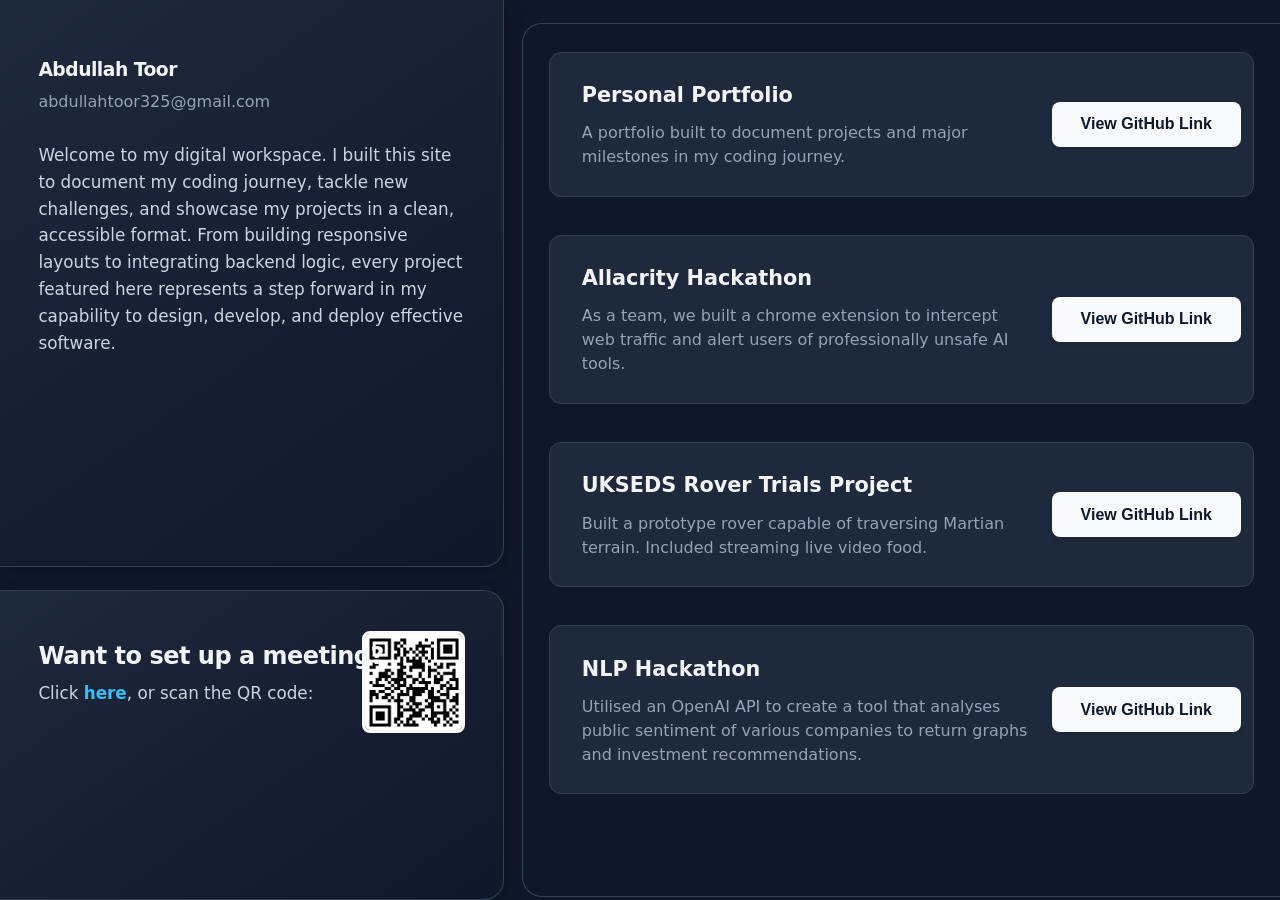
==== index.html @ a2028988 "Removed all Flask, changed to JS, HTML and CSS" ====
<!DOCTYPE html>
<html lang="en">
<head>
    <meta charset="UTF-8">
    <meta name="viewport" content="width=device-width, initial-scale=1.0">
    <title>About</title>
    <link rel="stylesheet" href="./static/index.css">
</head>
<body>
    <section class="sectionOne">
        <section class="aboutDiv">
            <h1 class="heading">Abdullah Toor</h1>
            <h3 class="heading3">abdullahtoor325@gmail.com</h3>
            <span>
                Welcome to my digital workspace. I built this site to document my coding journey, tackle new challenges, and showcase my projects in a clean, accessible format. From building responsive layouts to integrating backend logic, every project featured here represents a step forward in my capability to design, develop, and deploy effective software.
            </span>
        </section>
        <section class="meetingDiv">
            <h2 class="heading">Want to set up a meeting?</h2>
            <span>
                Click <a href="https://calendly.com/abdullahtoor325/30min" target="_blank" class="meetingLink">here</a>, or scan the QR code:
            </span>
            <img class="qrCode" src="./static/meetingQRCode.png" alt="Meeting QR Code">
        </section>
    </section>

    <main class="projectsDiv" id="projects-container">
        <div style="padding: 2vw; color: #94a3b8;">Loading projects...</div>
    </main>

    <script>
        fetch('./projects.json')
            .then(response => response.json())
            .then(projects => {
                const container = document.getElementById('projects-container');
                container.innerHTML = ''; 

                projects.forEach(project => {
                    const projectHTML = `
                        <div class="singleProject">
                            <div class="projectDetails">
                                <span class="projectTitle">${project.title}</span>
                                <div>${project.description}</div>
                            </div>
                            <button class="gitHubLink" onclick="window.open('${project.github_link}', '_blank')">
                                View GitHub Link
                            </button>
                        </div>
                    `;
                    container.innerHTML += projectHTML;
                });
            })
            .catch(error => {
                console.error('Error loading projects:', error);
                document.getElementById('projects-container').innerHTML = '<div style="padding: 2vw; color: #ef4444;">Failed to load projects.</div>';
            });
    </script>
</body>
</html>
---- static/index.css ----
* {
    box-sizing: border-box;
}

body {
    margin: 0;
    background: #0f172a; 
    font-family: system-ui, -apple-system, BlinkMacSystemFont, 'Segoe UI', Roboto, sans-serif;
    color: #f8fafc;
    display: flex;
    flex-direction: row;
    line-height: 1.6;
}

/* --- Layout Containers --- */
.sectionOne {
    width: 39.375vw;
    display: flex;
    flex-direction: column;
}

.aboutDiv {
    border: 1px solid #334155;
    border-width: 0 1px 1px 0;
    border-radius: 0 0 20px 0;
    
    /* Subtle gradient to give depth */
    background: linear-gradient(145deg, #1e293b, #0f172a);
    height: 63vh;
    width: 39.375vw;
    padding: 4vh 3vw;
    box-shadow: 4px 4px 15px rgba(0, 0, 0, 0.2);
}

.meetingDiv {
    margin: 2.5vh 0 0 0;
    height: 34.5vh;
    padding: 3vh 3vw; 
    width: 39.375vw;

    border: 1px solid #334155;
    border-width: 1px 1px 1px 0;
    border-radius: 0 20px 20px 0;
    background: linear-gradient(145deg, #1e293b, #0f172a);
    box-shadow: 4px 4px 15px rgba(0, 0, 0, 0.2);
}

.projectsDiv {
    min-height: 97.2vh;
    height: fit-content;
    width: 59.20625vw;
    
    border: 1px solid #334155;
    margin: 2.5vh 0 0 1.41875vw;
    border-width: 1px 0 1px 1px;
    border-radius: 20px 0 0 20px;
    
    background: #0f172a; /* Blends into body */
    display: flex;
    flex-direction: column;
    padding: 1vh 0; /* Slight padding to breathe */
}

/* --- Typography --- */
.heading {
    font-weight: 700;
    letter-spacing: -0.5px;
    color: #f1f5f9;
    margin-bottom: 0.5vh;
}

.heading3 {
    color: #94a3b8; 
    font-weight: 400;
    margin-top: 0;
    margin-bottom: 3vh;
    font-size: 1rem;
}

span {
    color: #cbd5e1; 
    font-size: 1.05rem;
}


.singleProject {
    width: auto;
    min-height: 14vh;
    height: fit-content;
    background-color: #1e293b;
    border: 1px solid #334155;
    
    margin: 1.5vw 2vw;
    border-radius: 12px;
    padding: 1vw;
    
    display: flex;
    flex-direction: row;
    align-items: center;
    
    transition: transform 0.2s ease, box-shadow 0.2s ease;
}

.singleProject:hover {
    transform: translateY(-3px);
}

.projectDetails {
    flex: 3;
    padding: 1.5vh 1.5vw;
}

.projectTitle {
    font-weight: 700;
    font-size: 1.3rem;
    color: #f1f5f9;
    display: block;
    margin-bottom: 1vh;
}

.projectDetails div {
    color: #94a3b8;
    line-height: 1.5;
}

.gitHubLink {
    flex: 1;
    background-color: #f8fafc;
    color: #0f172a;
    border: none;
    cursor: pointer;

    padding: 1.5vh 1.5vw;
    border-radius: 8px;
    font-weight: 600;
    font-size: 1rem;

    transition: all 0.2s ease;
    box-shadow: 0 2px 4px rgba(0,0,0,0.1);
}

.gitHubLink:hover {
    background-color: #cbd5e1;
    transform: scale(1.02); 
}

.meetingLink {
    color: #38bdf8;
    text-decoration: none;
    font-weight: 600;
    transition: color 0.2s ease;
}

.meetingLink:hover {
    color: #7dd3fc;
    text-decoration: underline;
}

/* --- QR Code --- */
.qrCode {
    float: right;
    width: 8vw;
    height: 8vw;
    margin-top: -5.5vh;
    
    border-radius: 8px;
    border: 3px solid #f8fafc;
}
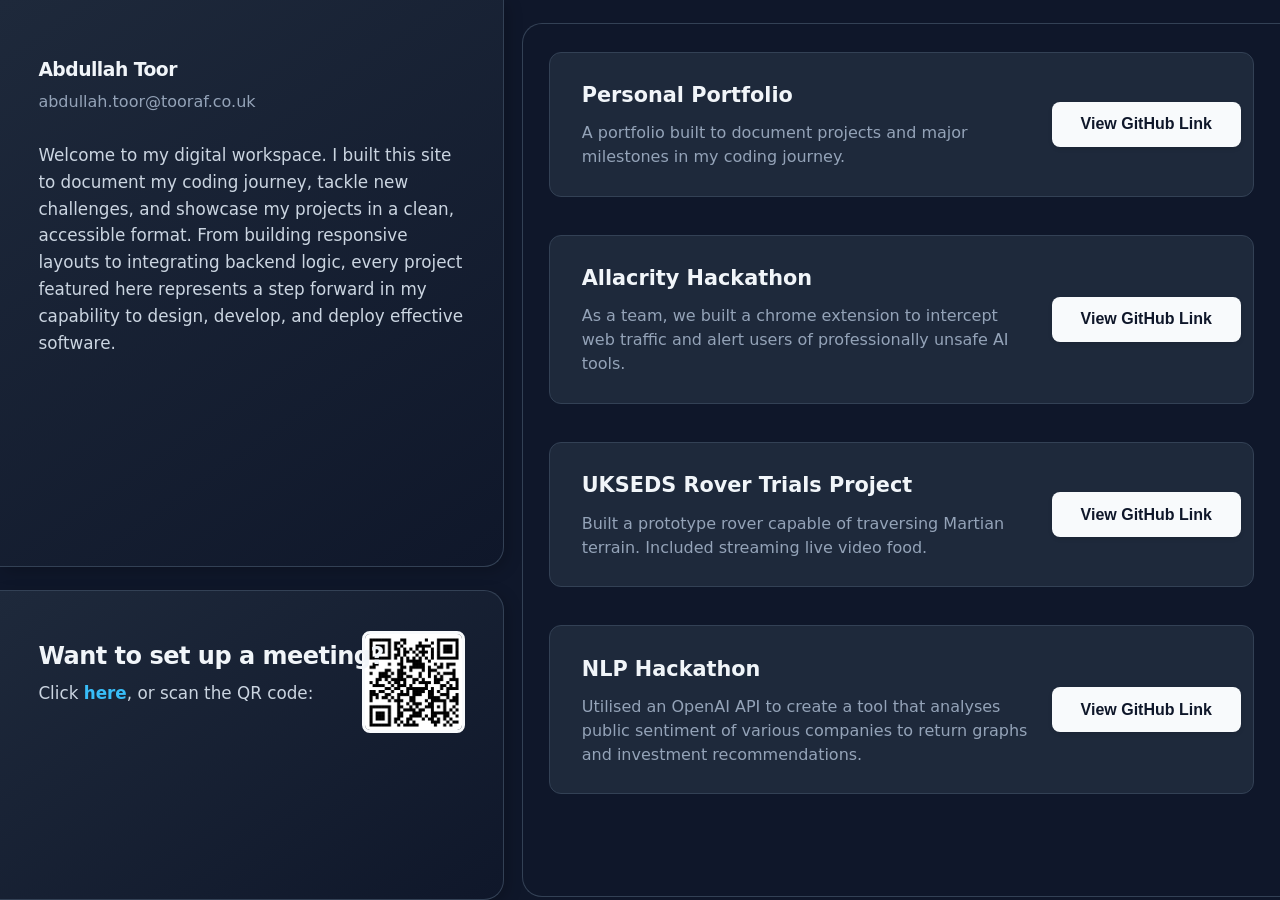
==== commit a22872fd: "Correct contact details displayed" ====
--- a/index.html
+++ b/index.html
@@ -10,7 +10,7 @@
     <section class="sectionOne">
         <section class="aboutDiv">
             <h1 class="heading">Abdullah Toor</h1>
-            <h3 class="heading3">abdullahtoor325@gmail.com</h3>
+            <h3 class="heading3">abdullah.toor@tooraf.co.uk</h3>
             <span>
                 Welcome to my digital workspace. I built this site to document my coding journey, tackle new challenges, and showcase my projects in a clean, accessible format. From building responsive layouts to integrating backend logic, every project featured here represents a step forward in my capability to design, develop, and deploy effective software.
             </span>
--- a/static/index.css
+++ b/static/index.css
@@ -156,7 +156,6 @@
     text-decoration: underline;
 }
 
-/* --- QR Code --- */
 .qrCode {
     float: right;
     width: 8vw;
@@ -165,4 +164,60 @@
     
     border-radius: 8px;
     border: 3px solid #f8fafc;
+}
+
+@media (max-width: 768px) {
+    body {
+        flex-direction: column;
+        padding: 2vh 3vw;
+    }
+
+    .sectionOne {
+        width: 100%;
+    }
+
+    .aboutDiv {
+        width: 100%;
+        height: auto;
+        border-width: 1px;
+        border-radius: 20px;
+    }
+
+    .meetingDiv {
+        width: 100%;
+        height: auto;
+        border-width: 1px;
+        border-radius: 20px;
+        margin-top: 2vh;
+        text-align: center; 
+    }
+
+    .qrCode {
+        float: none;
+        display: block;
+        margin: 2vh auto 0 auto;
+        width: 35vw;
+        height: 35vw;
+    }
+
+    .projectsDiv {
+        width: 100%;
+        margin: 2.5vh 0;
+        border-width: 1px;
+        border-radius: 20px;
+        height: auto;
+    }
+
+    .singleProject {
+        flex-direction: column;
+        margin: 4vw;
+        padding: 4vw;
+        text-align: center;
+    }
+
+    .gitHubLink {
+        width: 100%;
+        margin-top: 2vh;
+        padding: 2vh 0;
+    }
 }
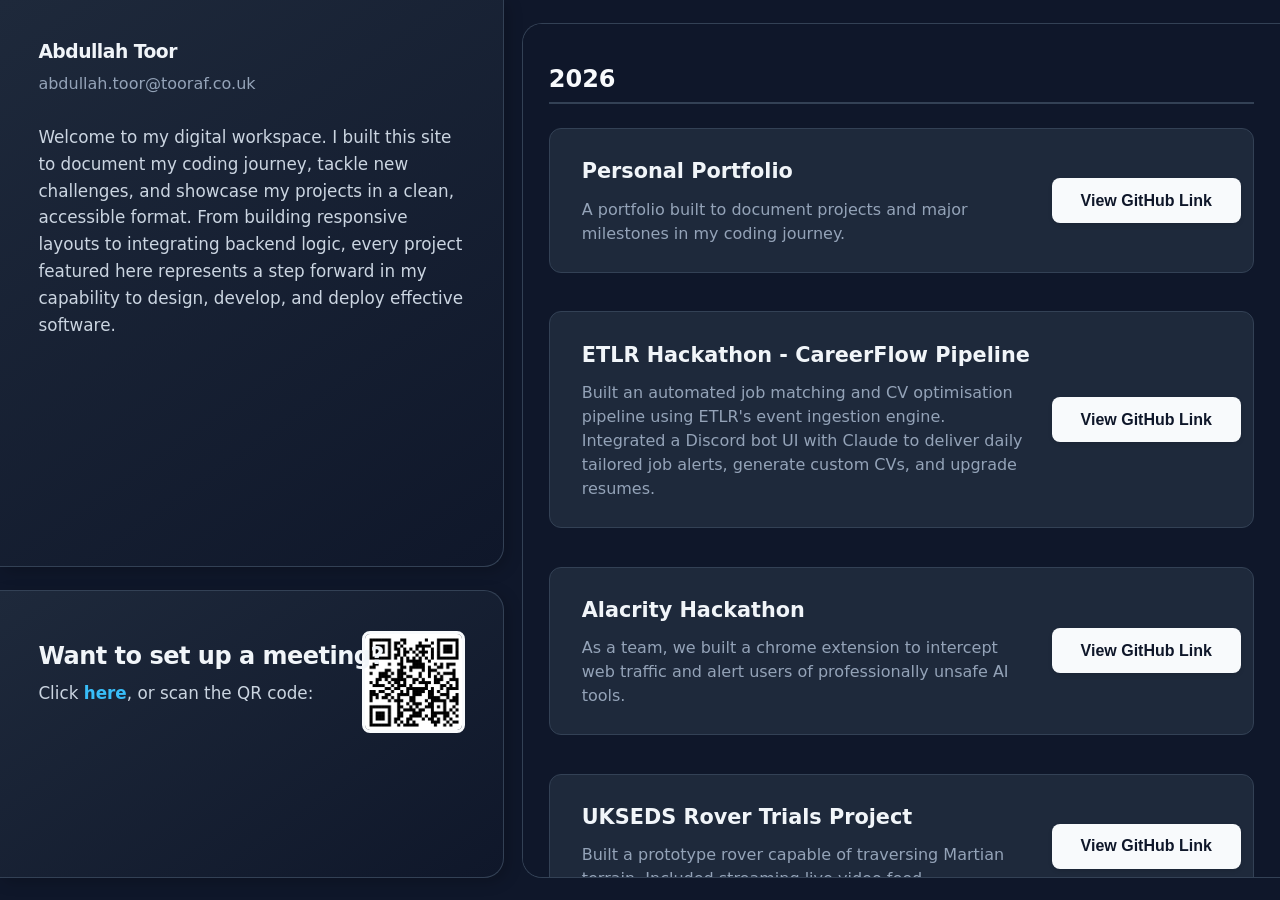
==== commit 041df729: "Year created is displayed above each year group" ====
--- a/index.html
+++ b/index.html
@@ -34,8 +34,14 @@
             .then(projects => {
                 const container = document.getElementById('projects-container');
                 container.innerHTML = ''; 
+                
+                let currentYear = null;
 
                 projects.forEach(project => {
+                    if (project.year != currentYear) {
+                        container.innerHTML += `<div class = "yearHeader"> ${ project.year }</div>`;
+                        currentYear = project.year;
+                    }
                     const projectHTML = `
                         <div class="singleProject">
                             <div class="projectDetails">
--- a/static/index.css
+++ b/static/index.css
@@ -10,9 +10,9 @@
     display: flex;
     flex-direction: row;
     line-height: 1.6;
-}
-
-/* --- Layout Containers --- */
+    /* overflow: hidden; */
+}
+
 .sectionOne {
     width: 39.375vw;
     display: flex;
@@ -24,17 +24,18 @@
     border-width: 0 1px 1px 0;
     border-radius: 0 0 20px 0;
     
-    /* Subtle gradient to give depth */
     background: linear-gradient(145deg, #1e293b, #0f172a);
-    height: 63vh;
+    min-height: 63vh;
+    height: fit-content;
     width: 39.375vw;
-    padding: 4vh 3vw;
+    padding: 2vh 3vw;
     box-shadow: 4px 4px 15px rgba(0, 0, 0, 0.2);
 }
 
 .meetingDiv {
     margin: 2.5vh 0 0 0;
-    height: 34.5vh;
+    min-height: 32vh;
+    height: fit-content;
     padding: 3vh 3vw; 
     width: 39.375vw;
 
@@ -46,7 +47,8 @@
 }
 
 .projectsDiv {
-    min-height: 97.2vh;
+    /* min-height: 97.2vh; */
+    max-height: 95vh;
     height: fit-content;
     width: 59.20625vw;
     
@@ -55,13 +57,17 @@
     border-width: 1px 0 1px 1px;
     border-radius: 20px 0 0 20px;
     
-    background: #0f172a; /* Blends into body */
+    background: #0f172a;
     display: flex;
     flex-direction: column;
-    padding: 1vh 0; /* Slight padding to breathe */
-}
-
-/* --- Typography --- */
+    padding: 1vh 0;
+
+    overflow-y: scroll;
+    /* Firefox */
+    scrollbar-width: thin;
+    scrollbar-color: #475569 #0f172a;
+}
+
 .heading {
     font-weight: 700;
     letter-spacing: -0.5px;
@@ -97,6 +103,7 @@
     display: flex;
     flex-direction: row;
     align-items: center;
+    flex-shrink: 0;
     
     transition: transform 0.2s ease, box-shadow 0.2s ease;
 }
@@ -118,6 +125,17 @@
     margin-bottom: 1vh;
 }
 
+.yearHeader {
+    font-weight: 700;
+    font-size: 1.5rem;
+    color: #f8fafc; 
+    
+    margin: 3vh 2vw 0.5vh 2vw; 
+    padding-bottom: 0.5vh;
+    border-bottom: 2px solid #334155;
+    
+}
+
 .projectDetails div {
     color: #94a3b8;
     line-height: 1.5;
@@ -166,6 +184,32 @@
     border: 3px solid #f8fafc;
 }
 
+/* Scrollbar styling */
+.projectsDiv::-webkit-scrollbar {
+    width: 12px;
+}
+
+.projectsDiv::-webkit-scrollbar-track {
+    background: #0f172a;
+    border-radius: 0 20px 0 0;
+}
+
+.projectsDiv::-webkit-scrollbar-button {
+    display: none;
+    height: 0;
+    width: 0;
+}
+
+.projectsDiv::-webkit-scrollbar-thumb {
+    background-color: #475569; 
+    border-radius: 10px;
+    border: 3px solid #0f172a;
+}
+
+.projectsDiv::-webkit-scrollbar-thumb:hover {
+    background-color: #64748b; 
+}
+
 @media (max-width: 768px) {
     body {
         flex-direction: column;
